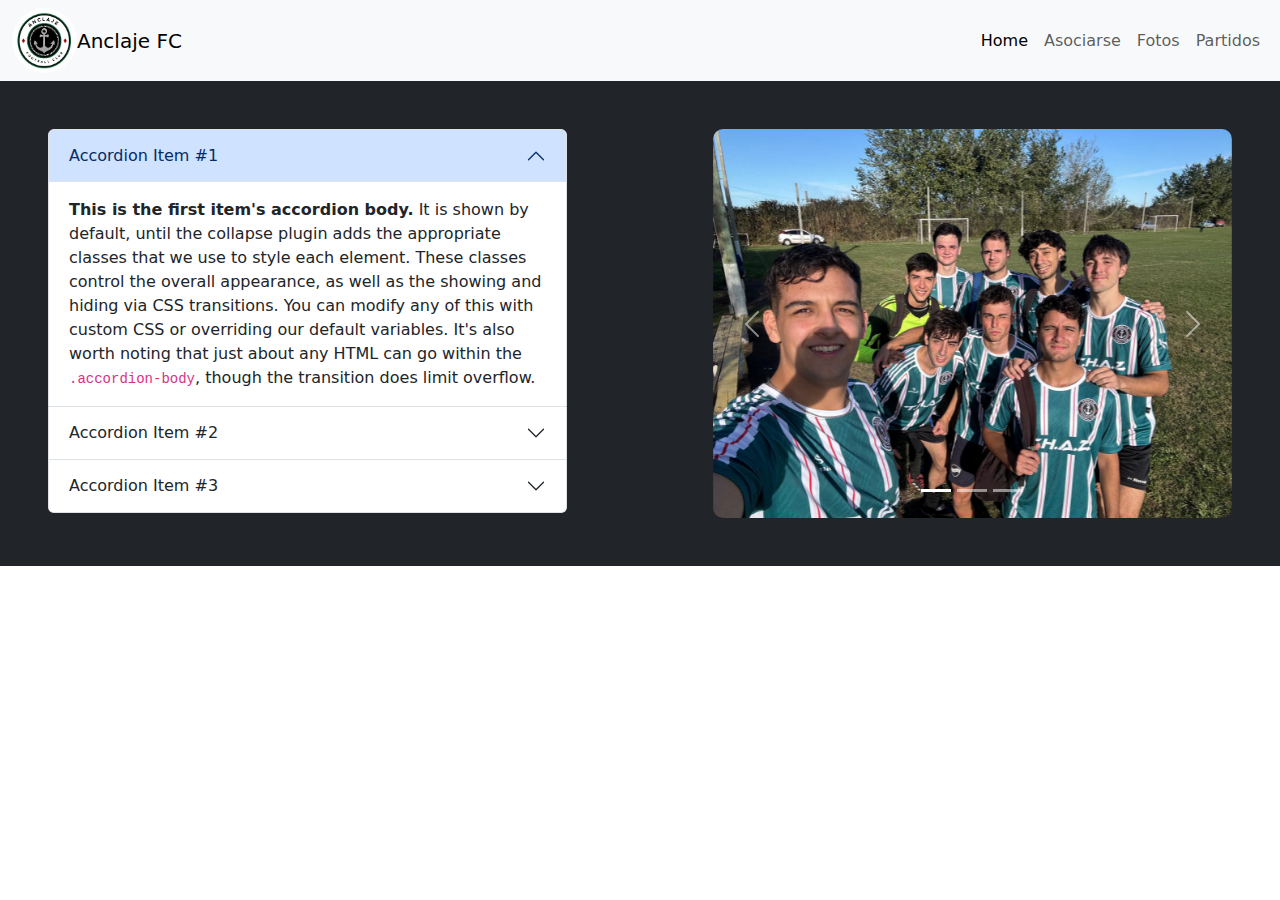
==== index.html @ b5b15638 "subiendo cambios de la pagina web" ====
<!DOCTYPE html>
<html lang="en">

<head>
    <meta charset="UTF-8">
    <meta name="viewport" content="width=device-width, initial-scale=1.0">
    <title>Anclaje FC</title>

    <link rel="stylesheet" href="Style.css">

    <!--Bootstrap-->
    <link href="https://cdn.jsdelivr.net/npm/bootstrap@5.3.3/dist/css/bootstrap.min.css" rel="stylesheet"
        integrity="sha384-QWTKZyjpPEjISv5WaRU9OFeRpok6YctnYmDr5pNlyT2bRjXh0JMhjY6hW+ALEwIH" crossorigin="anonymous">
    <script src="https://cdn.jsdelivr.net/npm/bootstrap@5.3.3/dist/js/bootstrap.bundle.min.js"
        integrity="sha384-YvpcrYf0tY3lHB60NNkmXc5s9fDVZLESaAA55NDzOxhy9GkcIdslK1eN7N6jIeHz"
        crossorigin="anonymous"></script>


</head>

<body class="body">

    <nav class="navbar navbar-expand-sm bg-body-tertiary">
        <div class="container-fluid">
            <img class="img-nav" src="LogoEquipo.png" alt="logo del equipo">
            <a class="navbar-brand" href="">Anclaje FC</a>
            <button class="navbar-toggler" type="button" data-bs-toggle="collapse" data-bs-target="#navbarNavAltMarkup"
                aria-controls="navbarNavAltMarkup" aria-expanded="false" aria-label="Toggle navigation">
                <span class="navbar-toggler-icon"></span>
            </button>
            <div class="collapse navbar-collapse justify-content-end" id="navbarNavAltMarkup">
                <div class="navbar-nav">
                    <a class="nav-link active" aria-current="page" href="index.html">Home</a>
                    <a class="nav-link" href="asociarse.html">Asociarse</a>
                    <a class="nav-link" href="fotos.html">Fotos</a>
                    <a class="nav-link" href="partidos.html">Partidos</a>

                </div>
            </div>
        </div>
    </nav>

    <!---->
    <div class="conteiner-fluid bg-dark">
        <div class="row">
            <div class="col-5 ms-5 my-5">
                <!--tarjeta-->
                <div class="accordion" id="accordionPanelsStayOpenExample">
                    <div class="accordion-item">
                        <h2 class="accordion-header">
                            <button class="accordion-button" type="button" data-bs-toggle="collapse"
                                data-bs-target="#panelsStayOpen-collapseOne" aria-expanded="true"
                                aria-controls="panelsStayOpen-collapseOne">
                                Accordion Item #1
                            </button>
                        </h2>
                        <div id="panelsStayOpen-collapseOne" class="accordion-collapse collapse show">
                            <div class="accordion-body">
                                <strong>This is the first item's accordion body.</strong> It is shown by default, until
                                the collapse plugin adds the appropriate classes that we use to style each element.
                                These classes control the overall appearance, as well as the showing and hiding via CSS
                                transitions. You can modify any of this with custom CSS or overriding our default
                                variables. It's also worth noting that just about any HTML can go within the
                                <code>.accordion-body</code>, though the transition does limit overflow.
                            </div>
                        </div>
                    </div>
                    <div class="accordion-item">
                        <h2 class="accordion-header">
                            <button class="accordion-button collapsed" type="button" data-bs-toggle="collapse"
                                data-bs-target="#panelsStayOpen-collapseTwo" aria-expanded="false"
                                aria-controls="panelsStayOpen-collapseTwo">
                                Accordion Item #2
                            </button>
                        </h2>
                        <div id="panelsStayOpen-collapseTwo" class="accordion-collapse collapse">
                            <div class="accordion-body">
                                <strong>This is the second item's accordion body.</strong> It is hidden by default,
                                until the collapse plugin adds the appropriate classes that we use to style each
                                element. These classes control the overall appearance, as well as the showing and hiding
                                via CSS transitions. You can modify any of this with custom CSS or overriding our
                                default variables. It's also worth noting that just about any HTML can go within the
                                <code>.accordion-body</code>, though the transition does limit overflow.
                            </div>
                        </div>
                    </div>
                    <div class="accordion-item">
                        <h2 class="accordion-header">
                            <button class="accordion-button collapsed" type="button" data-bs-toggle="collapse"
                                data-bs-target="#panelsStayOpen-collapseThree" aria-expanded="false"
                                aria-controls="panelsStayOpen-collapseThree">
                                Accordion Item #3
                            </button>
                        </h2>
                        <div id="panelsStayOpen-collapseThree" class="accordion-collapse collapse">
                            <div class="accordion-body">
                                <strong>This is the third item's accordion body.</strong> It is hidden by default, until
                                the collapse plugin adds the appropriate classes that we use to style each element.
                                These classes control the overall appearance, as well as the showing and hiding via CSS
                                transitions. You can modify any of this with custom CSS or overriding our default
                                variables. It's also worth noting that just about any HTML can go within the
                                <code>.accordion-body</code>, though the transition does limit overflow.
                            </div>
                        </div>
                    </div>
                </div>
            </div>

            <div class="col-5 me-5 my-5 ms-auto">
                <!--carrucel de fotos-->
                <div id="carouselExampleIndicators" class="carousel slide">
                    <div class="carousel-indicators">
                        <button type="button" data-bs-target="#carouselExampleIndicators" data-bs-slide-to="0"
                            class="active" aria-current="true" aria-label="Slide 1"></button>
                        <button type="button" data-bs-target="#carouselExampleIndicators" data-bs-slide-to="1"
                            aria-label="Slide 2"></button>
                        <button type="button" data-bs-target="#carouselExampleIndicators" data-bs-slide-to="2"
                            aria-label="Slide 3"></button>
                    </div>
                    <div class="carousel-inner">
                        <div class="carousel-item active">
                            <img src="imagen1.jpeg" class="d-block w-100 img-carrucel" alt="...">
                        </div>
                        <div class="carousel-item">
                            <img src="Imagen2.jpeg" class="d-block w-100" alt="...">
                        </div>
                        <div class="carousel-item">
                            <img src="imagen1.jpeg" class="d-block w-100" alt="...">
                        </div>
                    </div>
                    <button class="carousel-control-prev" type="button" data-bs-target="#carouselExampleIndicators"
                        data-bs-slide="prev">
                        <span class="carousel-control-prev-icon" aria-hidden="true"></span>
                        <span class="visually-hidden">Previous</span>
                    </button>
                    <button class="carousel-control-next" type="button" data-bs-target="#carouselExampleIndicators"
                        data-bs-slide="next">
                        <span class="carousel-control-next-icon" aria-hidden="true"></span>
                        <span class="visually-hidden">Next</span>
                    </button>
                </div>
            </div>
        </div>
    </div>


    <!--Tarjetas-->
    <div class="container">
        <div class="row">
            <div class="col-3">

            </div>

            <div class="col-3">

            </div>

            <div class="col-3">

            </div>
        </div>
    </div>
</body>

</html>
---- Style.css ----
html {
    font-family: serif;
}

/* estilo de index.html */


.img-nav {
    height: 65px;
    width: 65px;
    position: relative;
    border-radius: 50%;
}

.nav-link {
    text-align: center;
}


.carousel-item {
    max-height: 650px;

}

.carousel-inner {
    border-radius: 10px;
}

#carouselExample {
    float: right;
    margin: auto;

}
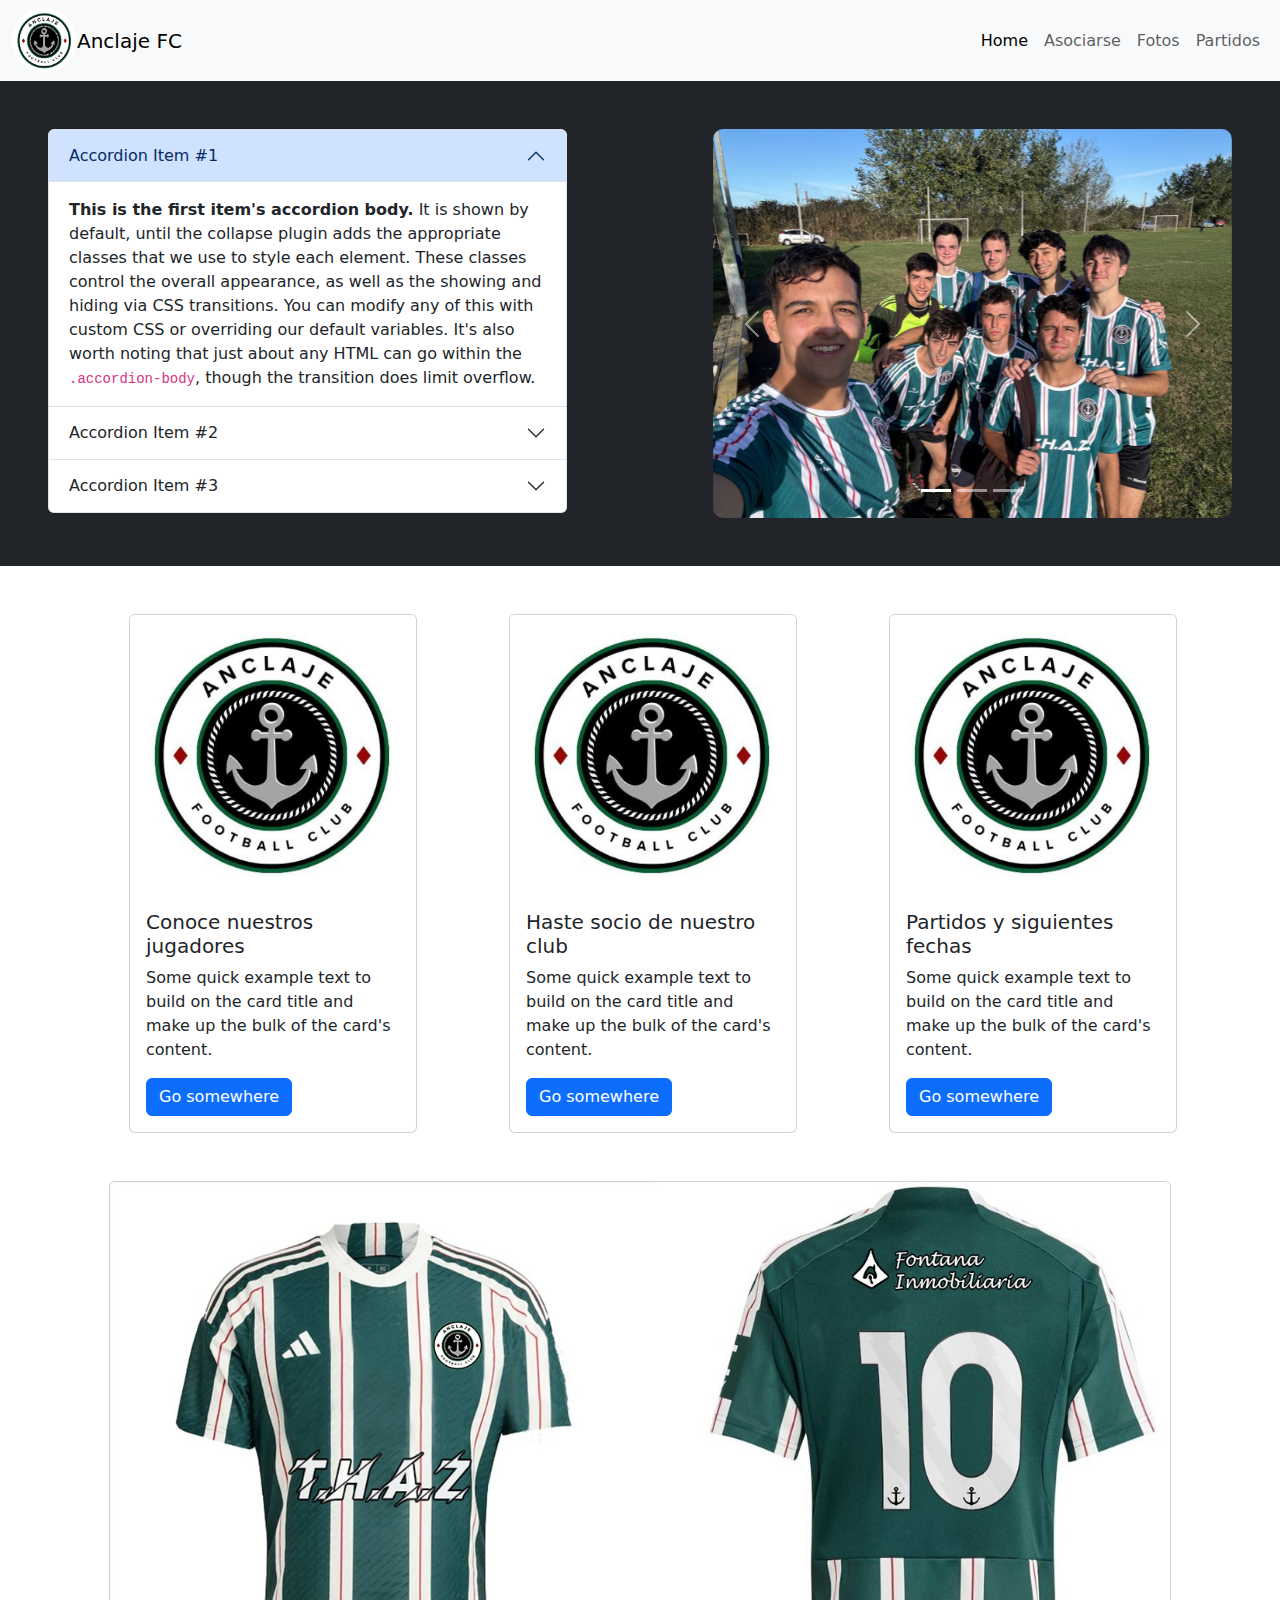
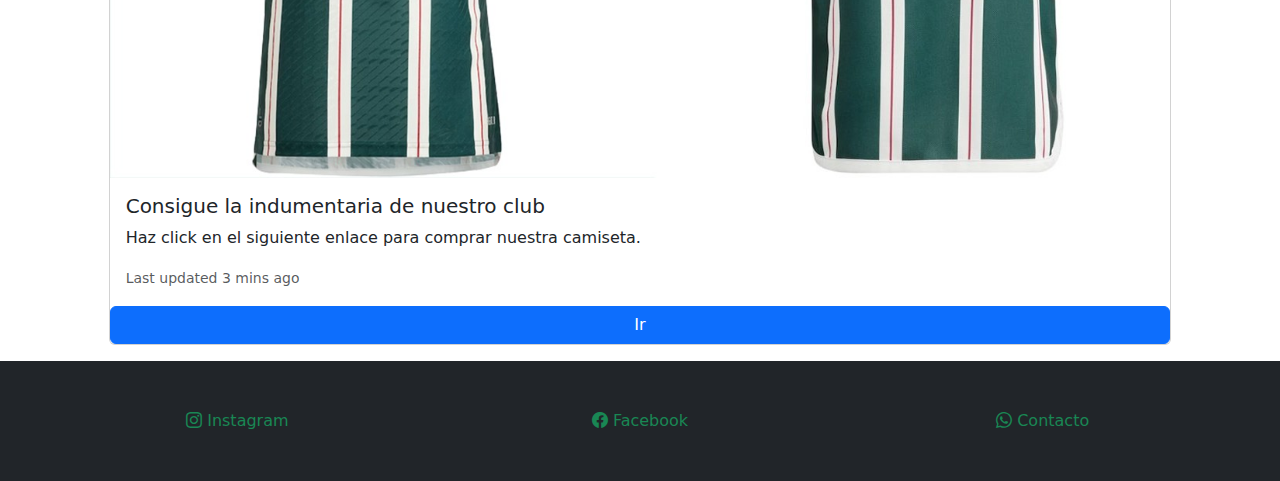
==== commit ee7da468: "actualizando cambios de la pagina web" ====
--- a/index.html
+++ b/index.html
@@ -15,10 +15,13 @@
         integrity="sha384-YvpcrYf0tY3lHB60NNkmXc5s9fDVZLESaAA55NDzOxhy9GkcIdslK1eN7N6jIeHz"
         crossorigin="anonymous"></script>
 
+    <!--Iconos-->
+    <link rel="stylesheet" href="https://cdn.jsdelivr.net/npm/bootstrap-icons@1.11.3/font/bootstrap-icons.min.css">
+
 
 </head>
 
-<body class="body">
+<body class="body bg-ligth">
 
     <nav class="navbar navbar-expand-sm bg-body-tertiary">
         <div class="container-fluid">
@@ -147,16 +150,69 @@
     <!--Tarjetas-->
     <div class="container">
         <div class="row">
-            <div class="col-3">
-
-            </div>
-
-            <div class="col-3">
-
-            </div>
-
-            <div class="col-3">
-
+            <div class="col-3 me-5 my-5 ms-auto">
+                <div class="card" style="width: 18rem;">
+                    <img src="LogoEquipo.png" class="card-img-top " alt="...">
+                    <div class="card-body">
+                      <h5 class="card-title">Conoce nuestros jugadores</h5>
+                      <p class="card-text">Some quick example text to build on the card title and make up the bulk of the card's content.</p>
+                      <a href="#" class="btn btn-primary">Go somewhere</a>
+                    </div>
+                  </div>
+            </div>
+
+            <div class="col-3 me-5 my-5 ms-auto">
+                <div class="card" style="width: 18rem;">
+                    <img src="LogoEquipo.png" class="card-img-top" alt="...">
+                    <div class="card-body">
+                      <h5 class="card-title">Haste socio de nuestro club</h5>
+                      <p class="card-text">Some quick example text to build on the card title and make up the bulk of the card's content.</p>
+                      <a href="#" class="btn btn-primary">Go somewhere</a>
+                    </div>
+                  </div>
+            </div>
+
+            <div class="col-3 me-5 my-5 ms-auto">
+                <div class="card" style="width: 18rem;">
+                    <img src="LogoEquipo.png" class="card-img-top" alt="...">
+                    <div class="card-body">
+                      <h5 class="card-title">Partidos y siguientes fechas</h5>
+                      <p class="card-text">Some quick example text to build on the card title and make up the bulk of the card's content.</p>
+                      <a href="#" class="btn btn-primary">Go somewhere</a>
+                    </div>
+                  </div>
+            </div>
+        </div>
+    </div>
+
+    <!--Tarjeta para comprar la camiseta-->
+    <div class="conteiner">
+        <div class="row">
+            <div class="col-10 ms-auto me-auto">
+                <div class="card mb-3">
+                    <img src="fotoCamiseta.jpeg" class="card-img-top" alt="...">
+                    <div class="card-body">
+                      <h5 class="card-title">Consigue la indumentaria de nuestro club</h5>
+                      <p class="card-text">Haz click en el siguiente enlace para comprar nuestra camiseta.</p>
+                      <p class="card-text"><small class="text-body-secondary">Last updated 3 mins ago</small></p>
+                    </div>
+                    <a href="#" class="btn btn-primary">Ir</a>
+                  </div>
+            </div>
+        </div>
+    </div>
+
+    <!--footer-->
+    <div class="container-fluid bg-dark p-5 text-center">
+        <div class="row">
+            <div class="col-4 ms-auto me-auto">
+                <a href="https://www.instagram.com/leomessi/" target="_blank" class ="text-decoration-none text-success"><i class="bi bi-instagram"></i> Instagram</a>
+            </div>
+            <div class="col-4 ms-auto me-auto">
+                <a href="https://www.facebook.com/leomessi" target="_blank" class ="text-decoration-none text-success"><i class="bi bi-facebook"></i> Facebook</a>
+            </div>
+            <div class="col-4 ms-auto me-auto">
+                <a href="https://web.whatsapp.com/" target="_blank" class ="text-decoration-none text-success"><i class="bi bi-whatsapp"></i> Contacto</a>
             </div>
         </div>
     </div>
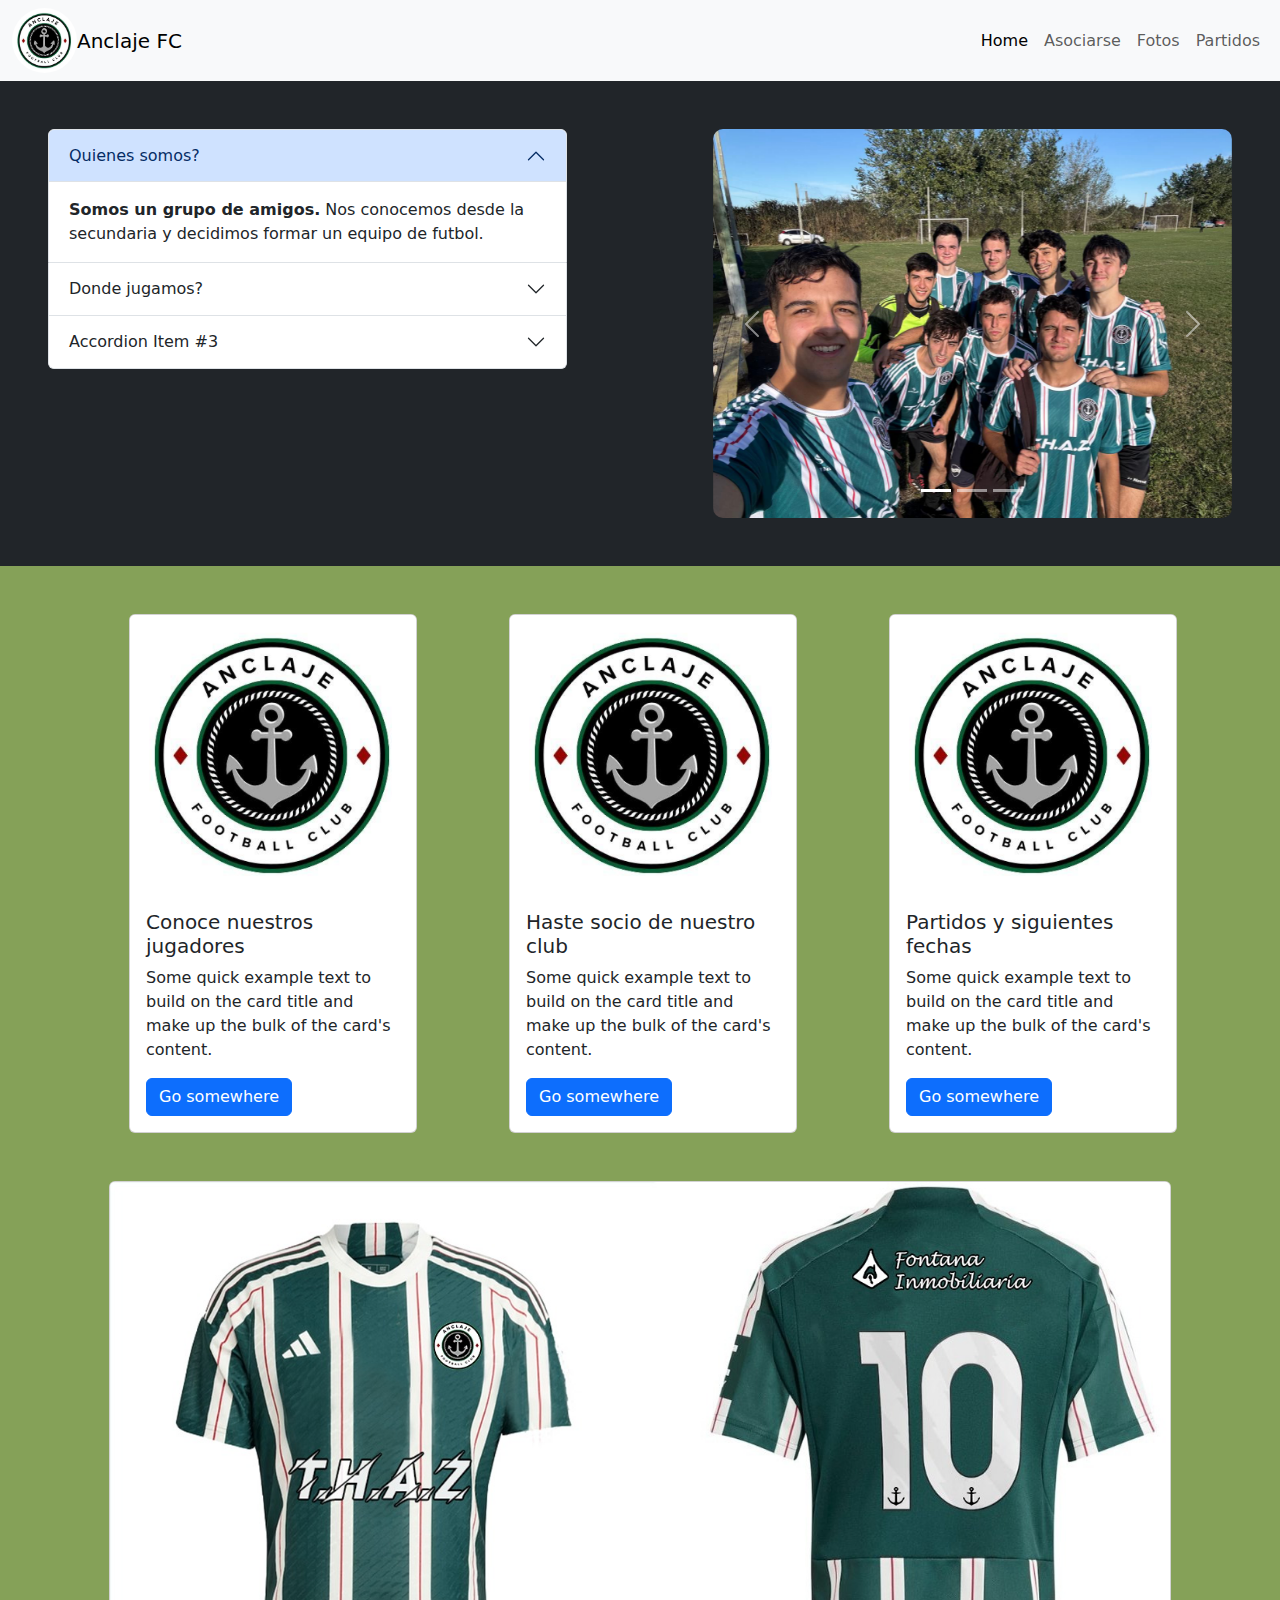
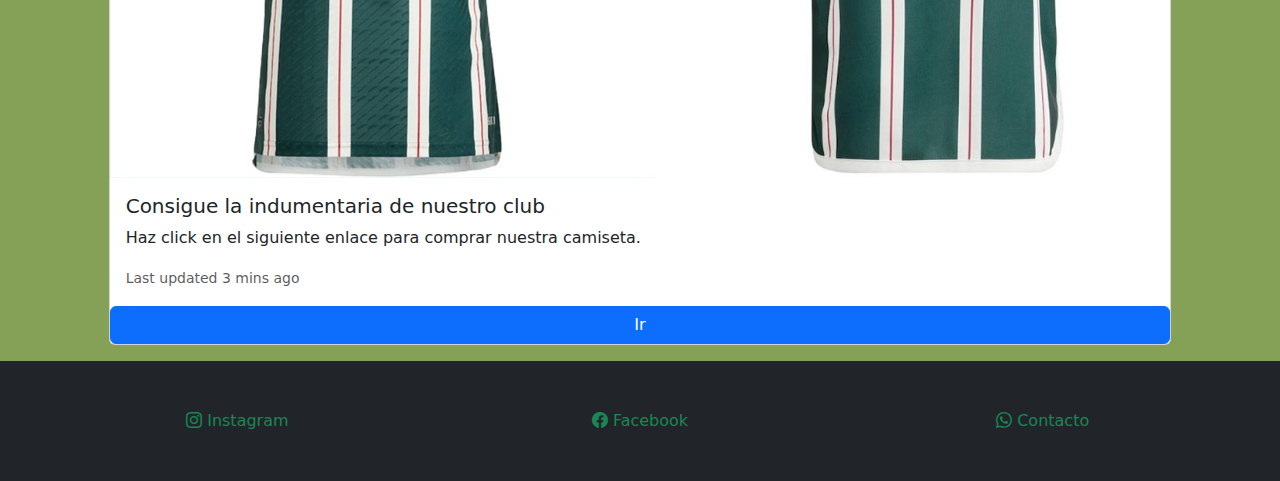
==== commit 0d372917: "sigo agregando cambios a la pagina wb del anclajeFC" ====
--- a/index.html
+++ b/index.html
@@ -21,7 +21,7 @@
 
 </head>
 
-<body class="body bg-ligth">
+<body class="body">
 
     <nav class="navbar navbar-expand-sm bg-body-tertiary">
         <div class="container-fluid">
@@ -43,7 +43,7 @@
         </div>
     </nav>
 
-    <!---->
+    <!--Acordeon-->
     <div class="conteiner-fluid bg-dark">
         <div class="row">
             <div class="col-5 ms-5 my-5">
@@ -54,17 +54,13 @@
                             <button class="accordion-button" type="button" data-bs-toggle="collapse"
                                 data-bs-target="#panelsStayOpen-collapseOne" aria-expanded="true"
                                 aria-controls="panelsStayOpen-collapseOne">
-                                Accordion Item #1
+                                Quienes somos?
                             </button>
                         </h2>
                         <div id="panelsStayOpen-collapseOne" class="accordion-collapse collapse show">
                             <div class="accordion-body">
-                                <strong>This is the first item's accordion body.</strong> It is shown by default, until
-                                the collapse plugin adds the appropriate classes that we use to style each element.
-                                These classes control the overall appearance, as well as the showing and hiding via CSS
-                                transitions. You can modify any of this with custom CSS or overriding our default
-                                variables. It's also worth noting that just about any HTML can go within the
-                                <code>.accordion-body</code>, though the transition does limit overflow.
+                                <strong>Somos un grupo de amigos.</strong> Nos conocemos desde la secundaria
+                                y decidimos formar un equipo de futbol.
                             </div>
                         </div>
                     </div>
@@ -73,12 +69,12 @@
                             <button class="accordion-button collapsed" type="button" data-bs-toggle="collapse"
                                 data-bs-target="#panelsStayOpen-collapseTwo" aria-expanded="false"
                                 aria-controls="panelsStayOpen-collapseTwo">
-                                Accordion Item #2
+                                Donde jugamos?
                             </button>
                         </h2>
                         <div id="panelsStayOpen-collapseTwo" class="accordion-collapse collapse">
                             <div class="accordion-body">
-                                <strong>This is the second item's accordion body.</strong> It is hidden by default,
+                                <strong></strong> It is hidden by default,
                                 until the collapse plugin adds the appropriate classes that we use to style each
                                 element. These classes control the overall appearance, as well as the showing and hiding
                                 via CSS transitions. You can modify any of this with custom CSS or overriding our
@@ -154,33 +150,36 @@
                 <div class="card" style="width: 18rem;">
                     <img src="LogoEquipo.png" class="card-img-top " alt="...">
                     <div class="card-body">
-                      <h5 class="card-title">Conoce nuestros jugadores</h5>
-                      <p class="card-text">Some quick example text to build on the card title and make up the bulk of the card's content.</p>
-                      <a href="#" class="btn btn-primary">Go somewhere</a>
-                    </div>
-                  </div>
+                        <h5 class="card-title">Conoce nuestros jugadores</h5>
+                        <p class="card-text">Some quick example text to build on the card title and make up the bulk of
+                            the card's content.</p>
+                        <a href="#" class="btn btn-primary">Go somewhere</a>
+                    </div>
+                </div>
             </div>
 
             <div class="col-3 me-5 my-5 ms-auto">
                 <div class="card" style="width: 18rem;">
                     <img src="LogoEquipo.png" class="card-img-top" alt="...">
                     <div class="card-body">
-                      <h5 class="card-title">Haste socio de nuestro club</h5>
-                      <p class="card-text">Some quick example text to build on the card title and make up the bulk of the card's content.</p>
-                      <a href="#" class="btn btn-primary">Go somewhere</a>
-                    </div>
-                  </div>
-            </div>
-
-            <div class="col-3 me-5 my-5 ms-auto">
+                        <h5 class="card-title">Haste socio de nuestro club</h5>
+                        <p class="card-text">Some quick example text to build on the card title and make up the bulk of
+                            the card's content.</p>
+                        <a href="#" class="btn btn-primary">Go somewhere</a>
+                    </div>
+                </div>
+            </div>
+
+            <div class="col-3 me-5 my-5 ms-auto ">
                 <div class="card" style="width: 18rem;">
                     <img src="LogoEquipo.png" class="card-img-top" alt="...">
                     <div class="card-body">
-                      <h5 class="card-title">Partidos y siguientes fechas</h5>
-                      <p class="card-text">Some quick example text to build on the card title and make up the bulk of the card's content.</p>
-                      <a href="#" class="btn btn-primary">Go somewhere</a>
-                    </div>
-                  </div>
+                        <h5 class="card-title">Partidos y siguientes fechas</h5>
+                        <p class="card-text">Some quick example text to build on the card title and make up the bulk of
+                            the card's content.</p>
+                        <a href="#" class="btn btn-primary">Go somewhere</a>
+                    </div>
+                </div>
             </div>
         </div>
     </div>
@@ -192,12 +191,12 @@
                 <div class="card mb-3">
                     <img src="fotoCamiseta.jpeg" class="card-img-top" alt="...">
                     <div class="card-body">
-                      <h5 class="card-title">Consigue la indumentaria de nuestro club</h5>
-                      <p class="card-text">Haz click en el siguiente enlace para comprar nuestra camiseta.</p>
-                      <p class="card-text"><small class="text-body-secondary">Last updated 3 mins ago</small></p>
+                        <h5 class="card-title">Consigue la indumentaria de nuestro club</h5>
+                        <p class="card-text">Haz click en el siguiente enlace para comprar nuestra camiseta.</p>
+                        <p class="card-text"><small class="text-body-secondary">Last updated 3 mins ago</small></p>
                     </div>
                     <a href="#" class="btn btn-primary">Ir</a>
-                  </div>
+                </div>
             </div>
         </div>
     </div>
@@ -206,13 +205,16 @@
     <div class="container-fluid bg-dark p-5 text-center">
         <div class="row">
             <div class="col-4 ms-auto me-auto">
-                <a href="https://www.instagram.com/leomessi/" target="_blank" class ="text-decoration-none text-success"><i class="bi bi-instagram"></i> Instagram</a>
+                <a href="https://www.instagram.com/leomessi/" target="_blank"
+                    class="text-decoration-none text-success"><i class="bi bi-instagram"></i> Instagram</a>
             </div>
             <div class="col-4 ms-auto me-auto">
-                <a href="https://www.facebook.com/leomessi" target="_blank" class ="text-decoration-none text-success"><i class="bi bi-facebook"></i> Facebook</a>
+                <a href="https://www.facebook.com/leomessi" target="_blank" class="text-decoration-none text-success"><i
+                        class="bi bi-facebook"></i> Facebook</a>
             </div>
             <div class="col-4 ms-auto me-auto">
-                <a href="https://web.whatsapp.com/" target="_blank" class ="text-decoration-none text-success"><i class="bi bi-whatsapp"></i> Contacto</a>
+                <a href="https://web.whatsapp.com/" target="_blank" class="text-decoration-none text-success"><i
+                        class="bi bi-whatsapp"></i> Contacto</a>
             </div>
         </div>
     </div>
--- a/Style.css
+++ b/Style.css
@@ -3,12 +3,9 @@
 }
 
 /* estilo de index.html */
-
-
 .img-nav {
     height: 65px;
     width: 65px;
-    position: relative;
     border-radius: 50%;
 }
 
@@ -30,4 +27,25 @@
     float: right;
     margin: auto;
 
+}
+
+/* estilo de asociarse */
+.h1Asociarse {
+    background-color: black;
+    color: aliceblue;
+    border-radius: 10px;
+}
+
+
+.contFormulario {
+    background-color: #CFCFCF;
+    border-radius: 5px;
+}
+
+.body {
+    background-color: #85a158;
+}
+
+.imgAsociarse {
+    border-radius: 50%;
 }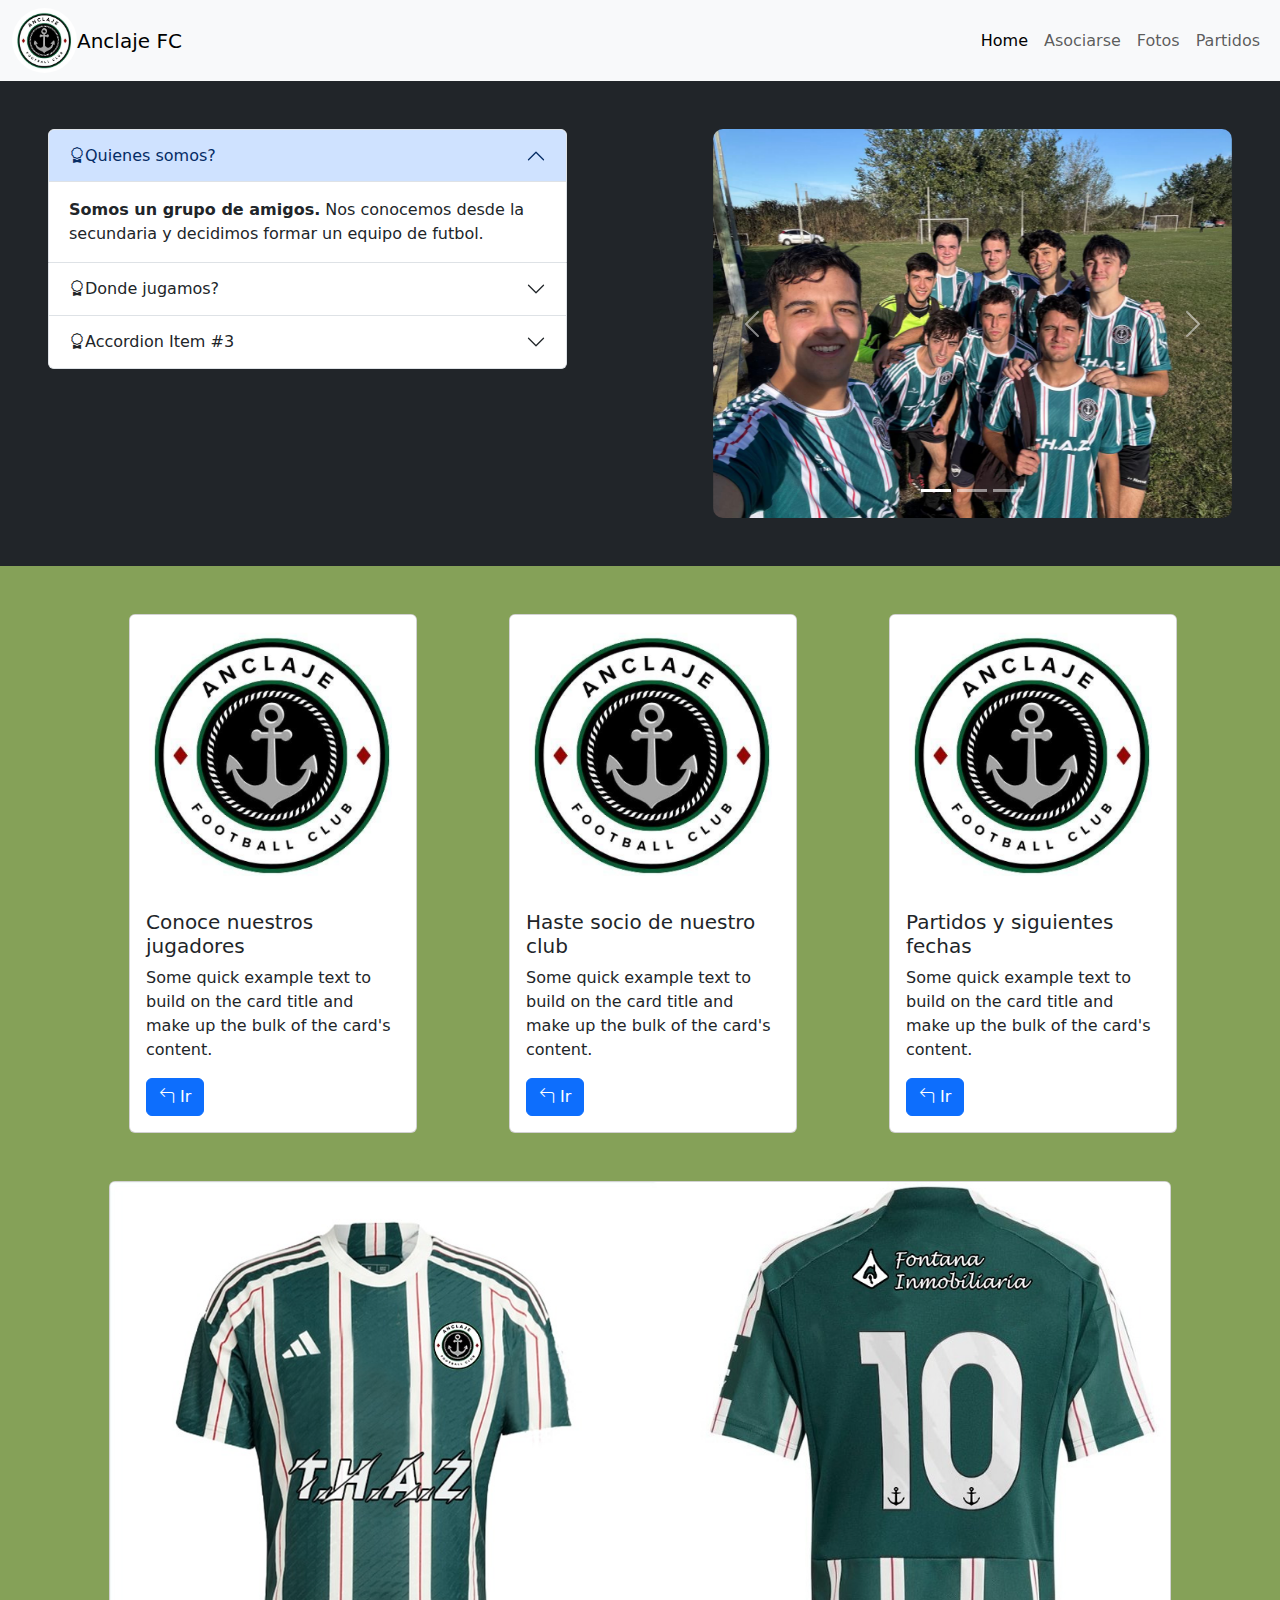
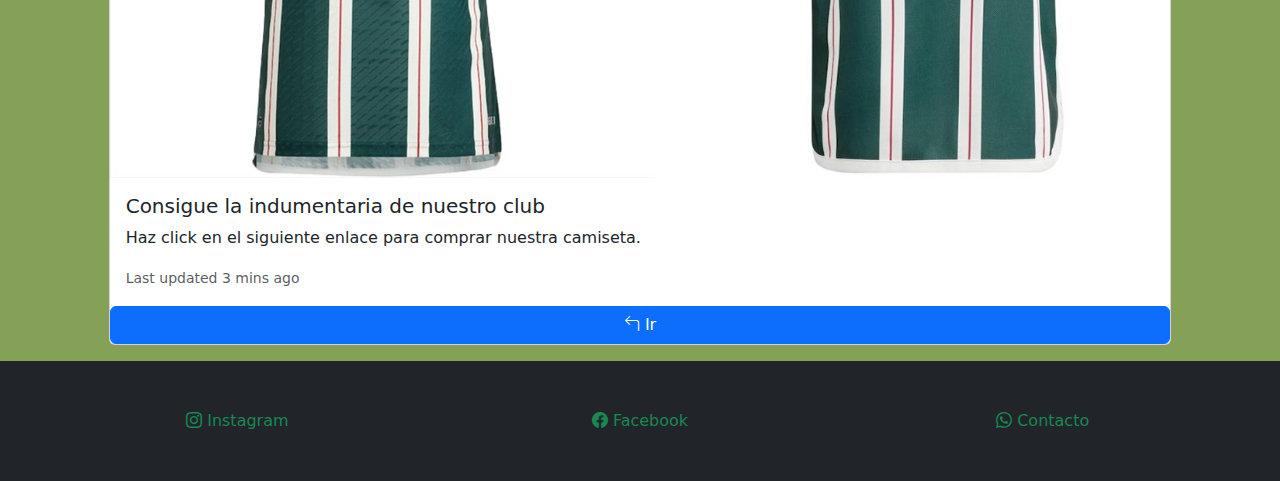
==== commit 1e47cb68: "sigo actualizando la pagina web de anclajeFC" ====
--- a/index.html
+++ b/index.html
@@ -54,7 +54,7 @@
                             <button class="accordion-button" type="button" data-bs-toggle="collapse"
                                 data-bs-target="#panelsStayOpen-collapseOne" aria-expanded="true"
                                 aria-controls="panelsStayOpen-collapseOne">
-                                Quienes somos?
+                                <i class="bi bi-award"></i> Quienes somos?
                             </button>
                         </h2>
                         <div id="panelsStayOpen-collapseOne" class="accordion-collapse collapse show">
@@ -69,7 +69,7 @@
                             <button class="accordion-button collapsed" type="button" data-bs-toggle="collapse"
                                 data-bs-target="#panelsStayOpen-collapseTwo" aria-expanded="false"
                                 aria-controls="panelsStayOpen-collapseTwo">
-                                Donde jugamos?
+                                <i class="bi bi-award"></i> Donde jugamos?
                             </button>
                         </h2>
                         <div id="panelsStayOpen-collapseTwo" class="accordion-collapse collapse">
@@ -88,7 +88,7 @@
                             <button class="accordion-button collapsed" type="button" data-bs-toggle="collapse"
                                 data-bs-target="#panelsStayOpen-collapseThree" aria-expanded="false"
                                 aria-controls="panelsStayOpen-collapseThree">
-                                Accordion Item #3
+                                <i class="bi bi-award"></i> Accordion Item #3
                             </button>
                         </h2>
                         <div id="panelsStayOpen-collapseThree" class="accordion-collapse collapse">
@@ -153,7 +153,7 @@
                         <h5 class="card-title">Conoce nuestros jugadores</h5>
                         <p class="card-text">Some quick example text to build on the card title and make up the bulk of
                             the card's content.</p>
-                        <a href="#" class="btn btn-primary">Go somewhere</a>
+                        <a href="#" class="btn btn-primary "><i class="bi bi-arrow-90deg-left"></i> Ir</a>
                     </div>
                 </div>
             </div>
@@ -165,7 +165,7 @@
                         <h5 class="card-title">Haste socio de nuestro club</h5>
                         <p class="card-text">Some quick example text to build on the card title and make up the bulk of
                             the card's content.</p>
-                        <a href="#" class="btn btn-primary">Go somewhere</a>
+                        <a href="#" class="btn btn-primary"><i class="bi bi-arrow-90deg-left"></i> Ir</a>
                     </div>
                 </div>
             </div>
@@ -177,7 +177,7 @@
                         <h5 class="card-title">Partidos y siguientes fechas</h5>
                         <p class="card-text">Some quick example text to build on the card title and make up the bulk of
                             the card's content.</p>
-                        <a href="#" class="btn btn-primary">Go somewhere</a>
+                        <a href="#" class="btn btn-primary"><i class="bi bi-arrow-90deg-left"></i> Ir</a>
                     </div>
                 </div>
             </div>
@@ -195,7 +195,7 @@
                         <p class="card-text">Haz click en el siguiente enlace para comprar nuestra camiseta.</p>
                         <p class="card-text"><small class="text-body-secondary">Last updated 3 mins ago</small></p>
                     </div>
-                    <a href="#" class="btn btn-primary">Ir</a>
+                    <a href="#" class="btn btn-primary"><i class="bi bi-arrow-90deg-left"></i> Ir</a>
                 </div>
             </div>
         </div>
--- a/Style.css
+++ b/Style.css
@@ -32,7 +32,7 @@
 /* estilo de asociarse */
 .h1Asociarse {
     background-color: black;
-    color: aliceblue;
+    color: #85a158;
     border-radius: 10px;
 }
 
@@ -48,4 +48,35 @@
 
 .imgAsociarse {
     border-radius: 50%;
+}
+
+/* estilos fotos.html */
+.h1Fotos {
+    border: 10px;
+    border-color: black;
+    border-radius: 50%;
+}
+
+/* icono camara de foto */
+.camara {
+    background-color: #CFCFCF;
+    border-radius: 44%;
+}
+
+/* estilos de la pagina fotos.html*/
+.h2Fotos {
+    font-family: "Courier New", monospace;
+    color: aliceblue;
+    border: 1px;
+    border-color: black;
+    background-color: black;
+    border-radius: 7PX;
+}
+
+.containerFotos {
+    background-image: url('juntosGrande.jpeg');
+    background-size: cover;
+    background-position: center;
+    background-repeat: no-repeat;
+    border-radius: 7px;
 }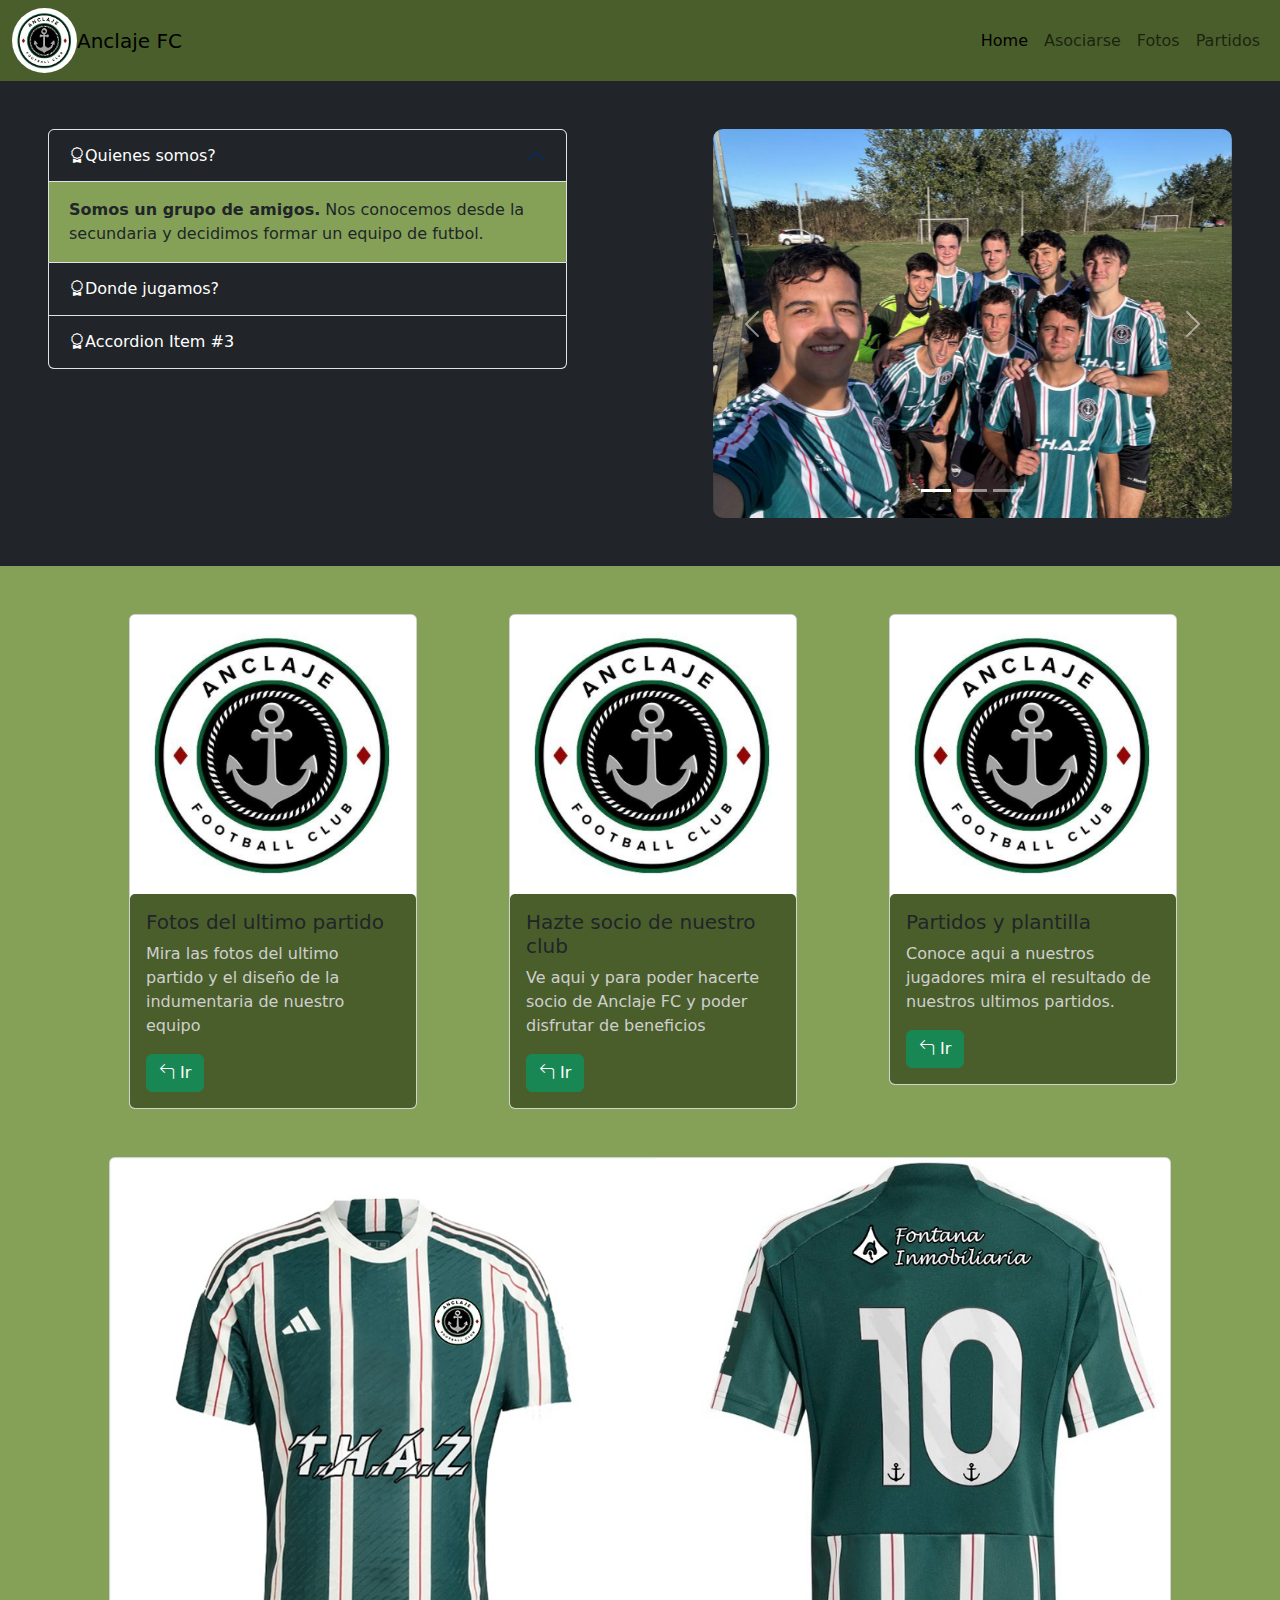
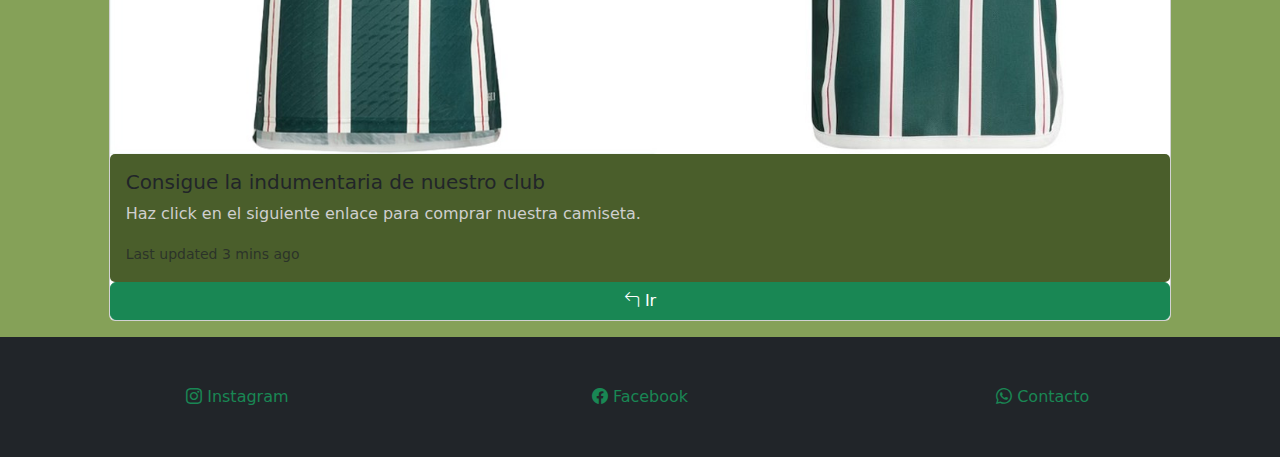
==== commit e460c256: "proyecto casi terminado" ====
--- a/index.html
+++ b/index.html
@@ -23,7 +23,7 @@
 
 <body class="body">
 
-    <nav class="navbar navbar-expand-sm bg-body-tertiary">
+    <nav class="navbar navbar-expand-sm">
         <div class="container-fluid">
             <img class="img-nav" src="LogoEquipo.png" alt="logo del equipo">
             <a class="navbar-brand" href="">Anclaje FC</a>
@@ -51,13 +51,13 @@
                 <div class="accordion" id="accordionPanelsStayOpenExample">
                     <div class="accordion-item">
                         <h2 class="accordion-header">
-                            <button class="accordion-button" type="button" data-bs-toggle="collapse"
-                                data-bs-target="#panelsStayOpen-collapseOne" aria-expanded="true"
-                                aria-controls="panelsStayOpen-collapseOne">
+                            <button class="accordion-button bg-dark text-bg-primary" type="button"
+                                data-bs-toggle="collapse" data-bs-target="#panelsStayOpen-collapseOne"
+                                aria-expanded="true" aria-controls="panelsStayOpen-collapseOne">
                                 <i class="bi bi-award"></i> Quienes somos?
                             </button>
                         </h2>
-                        <div id="panelsStayOpen-collapseOne" class="accordion-collapse collapse show">
+                        <div id="panelsStayOpen-collapseOne" class="accordion-collapse collapse show carrucel">
                             <div class="accordion-body">
                                 <strong>Somos un grupo de amigos.</strong> Nos conocemos desde la secundaria
                                 y decidimos formar un equipo de futbol.
@@ -66,9 +66,9 @@
                     </div>
                     <div class="accordion-item">
                         <h2 class="accordion-header">
-                            <button class="accordion-button collapsed" type="button" data-bs-toggle="collapse"
-                                data-bs-target="#panelsStayOpen-collapseTwo" aria-expanded="false"
-                                aria-controls="panelsStayOpen-collapseTwo">
+                            <button class="accordion-button collapsed bg-dark text-bg-primary" type="button"
+                                data-bs-toggle="collapse" data-bs-target="#panelsStayOpen-collapseTwo"
+                                aria-expanded="false" aria-controls="panelsStayOpen-collapseTwo">
                                 <i class="bi bi-award"></i> Donde jugamos?
                             </button>
                         </h2>
@@ -85,9 +85,9 @@
                     </div>
                     <div class="accordion-item">
                         <h2 class="accordion-header">
-                            <button class="accordion-button collapsed" type="button" data-bs-toggle="collapse"
-                                data-bs-target="#panelsStayOpen-collapseThree" aria-expanded="false"
-                                aria-controls="panelsStayOpen-collapseThree">
+                            <button class="accordion-button collapsed bg-dark text-bg-primary" type="button"
+                                data-bs-toggle="collapse" data-bs-target="#panelsStayOpen-collapseThree"
+                                aria-expanded="false" aria-controls="panelsStayOpen-collapseThree">
                                 <i class="bi bi-award"></i> Accordion Item #3
                             </button>
                         </h2>
@@ -150,10 +150,10 @@
                 <div class="card" style="width: 18rem;">
                     <img src="LogoEquipo.png" class="card-img-top " alt="...">
                     <div class="card-body">
-                        <h5 class="card-title">Conoce nuestros jugadores</h5>
-                        <p class="card-text">Some quick example text to build on the card title and make up the bulk of
-                            the card's content.</p>
-                        <a href="#" class="btn btn-primary "><i class="bi bi-arrow-90deg-left"></i> Ir</a>
+                        <h5 class="card-title">Fotos del ultimo partido</h5>
+                        <p class="card-text">Mira las fotos del ultimo partido y el diseño de la indumentaria de nuestro
+                            equipo </p>
+                        <a href="fotos.html" class="btn btn-success "><i class="bi bi-arrow-90deg-left"></i> Ir</a>
                     </div>
                 </div>
             </div>
@@ -162,22 +162,22 @@
                 <div class="card" style="width: 18rem;">
                     <img src="LogoEquipo.png" class="card-img-top" alt="...">
                     <div class="card-body">
-                        <h5 class="card-title">Haste socio de nuestro club</h5>
-                        <p class="card-text">Some quick example text to build on the card title and make up the bulk of
-                            the card's content.</p>
-                        <a href="#" class="btn btn-primary"><i class="bi bi-arrow-90deg-left"></i> Ir</a>
-                    </div>
-                </div>
-            </div>
-
-            <div class="col-3 me-5 my-5 ms-auto ">
+                        <h5 class="card-title">Hazte socio de nuestro club</h5>
+                        <p class="card-text">Ve aqui y para poder hacerte socio de Anclaje FC y poder disfrutar de
+                            beneficios</p>
+                        <a href="asociarse.html" class="btn btn-success"><i class="bi bi-arrow-90deg-left"></i> Ir</a>
+                    </div>
+                </div>
+            </div>
+
+            <div class="col-3 me-5 my-5 ms-auto">
                 <div class="card" style="width: 18rem;">
                     <img src="LogoEquipo.png" class="card-img-top" alt="...">
                     <div class="card-body">
-                        <h5 class="card-title">Partidos y siguientes fechas</h5>
-                        <p class="card-text">Some quick example text to build on the card title and make up the bulk of
-                            the card's content.</p>
-                        <a href="#" class="btn btn-primary"><i class="bi bi-arrow-90deg-left"></i> Ir</a>
+                        <h5 class="card-title">Partidos y plantilla</h5>
+                        <p class="card-text">Conoce aqui a nuestros jugadores mira el
+                            resultado de nuestros ultimos partidos.</p>
+                        <a href="partidos.html" class="btn btn-success"><i class="bi bi-arrow-90deg-left"></i> Ir</a>
                     </div>
                 </div>
             </div>
@@ -189,13 +189,13 @@
         <div class="row">
             <div class="col-10 ms-auto me-auto">
                 <div class="card mb-3">
-                    <img src="fotoCamiseta.jpeg" class="card-img-top" alt="...">
+                    <img src="fotoCamiseta.jpeg" class="card-img-top fotoCamiseta" alt="...">
                     <div class="card-body">
                         <h5 class="card-title">Consigue la indumentaria de nuestro club</h5>
                         <p class="card-text">Haz click en el siguiente enlace para comprar nuestra camiseta.</p>
                         <p class="card-text"><small class="text-body-secondary">Last updated 3 mins ago</small></p>
                     </div>
-                    <a href="#" class="btn btn-primary"><i class="bi bi-arrow-90deg-left"></i> Ir</a>
+                    <a href="#" class="btn btn-success"><i class="bi bi-arrow-90deg-left"></i> Ir</a>
                 </div>
             </div>
         </div>
--- a/Style.css
+++ b/Style.css
@@ -3,10 +3,24 @@
 }
 
 /* estilo de index.html */
+.navbar {
+    background-color: #4a5e2b;
+    text-decoration: dotted;
+}
+
 .img-nav {
     height: 65px;
     width: 65px;
     border-radius: 50%;
+}
+
+.accordion-body {
+    background-color: #85a158;
+
+}
+
+.accordion-item {
+    background-color: #709b2a;
 }
 
 .nav-link {
@@ -29,11 +43,23 @@
 
 }
 
+.card-body {
+    background-color: #4a5e2b;
+    border-radius: 5px;
+}
+
+.card-text {
+    color: #CFCFCF;
+}
+
+
+
 /* estilo de asociarse */
 .h1Asociarse {
     background-color: black;
     color: #85a158;
     border-radius: 10px;
+    font-family: Vegur, 'PT Sans', Verdana, sans-serif;
 }
 
 
@@ -79,4 +105,15 @@
     background-position: center;
     background-repeat: no-repeat;
     border-radius: 7px;
+}
+
+/* estilos de la pagina partidos.html*/
+.tabla {
+    background-color: #709b2a;
+    border-radius: 10px;
+}
+
+.imgResultados {
+    height: 30px;
+    width: 30px;
 }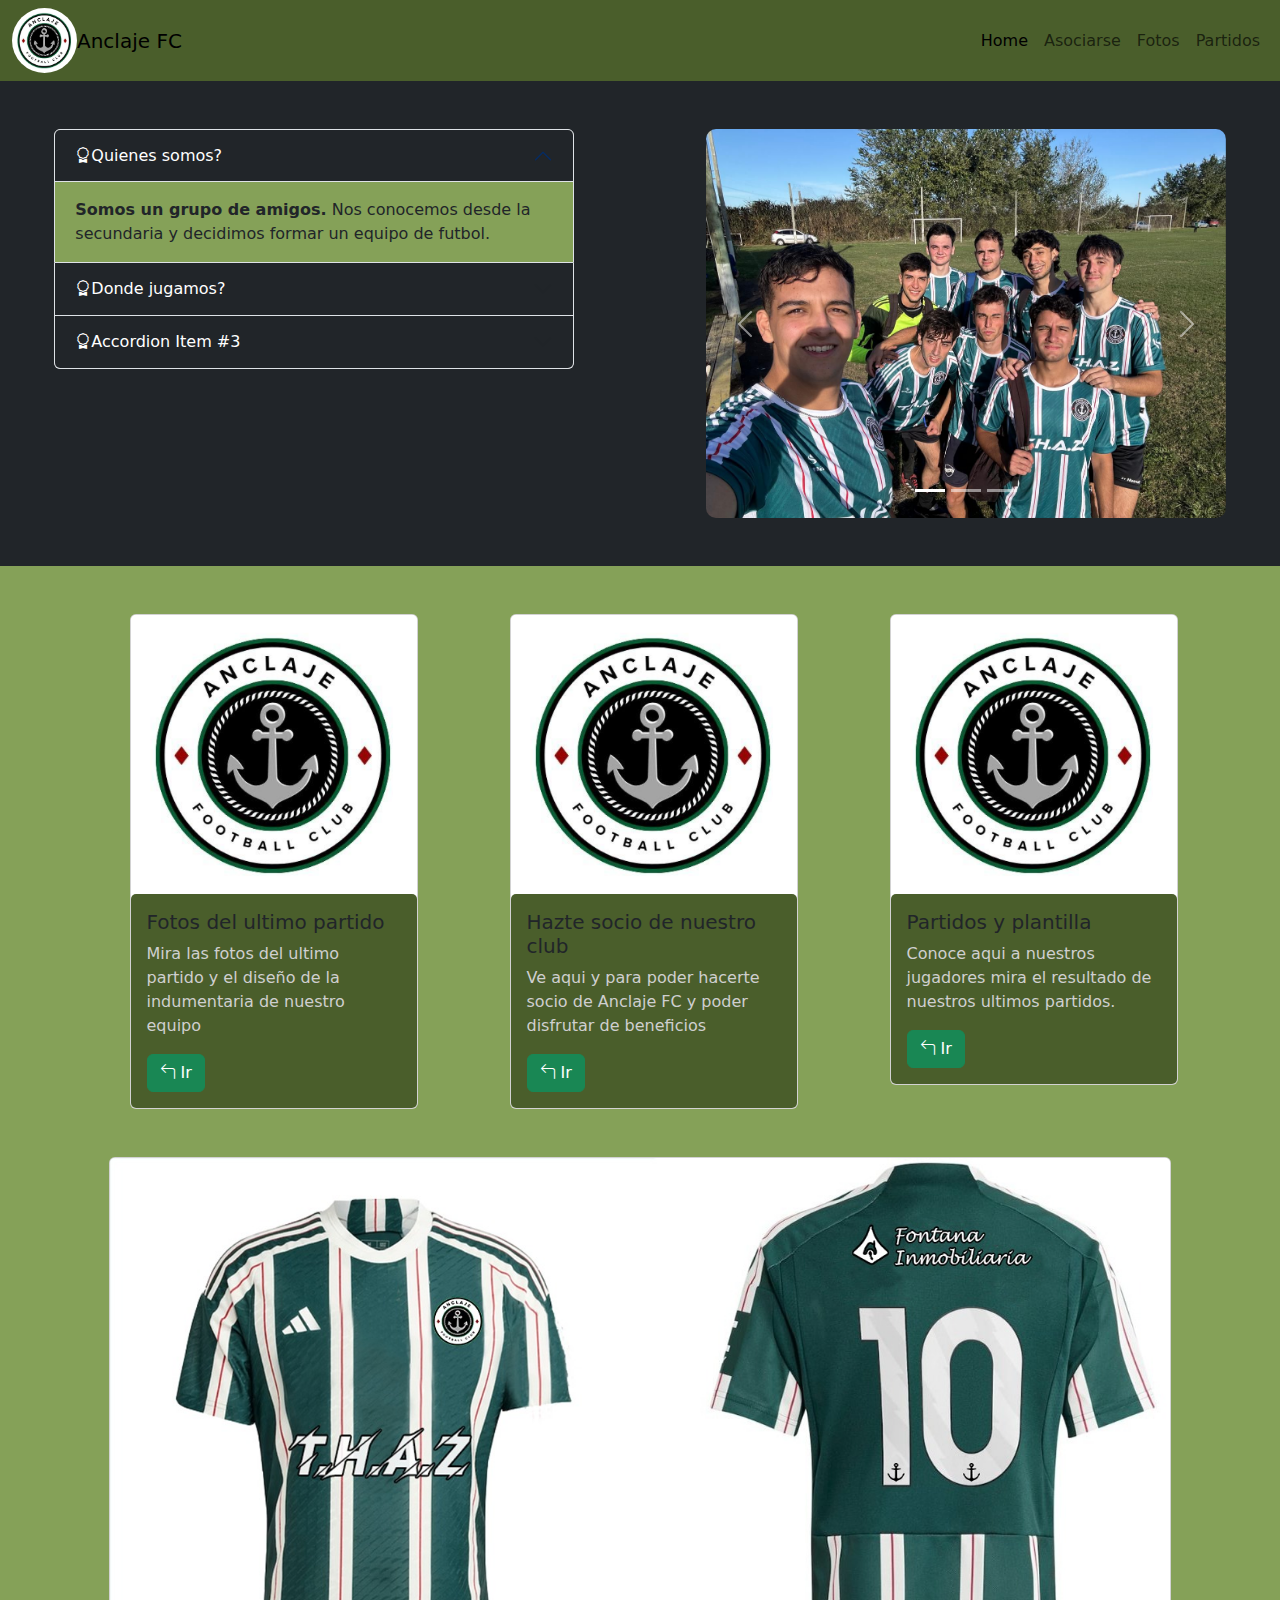
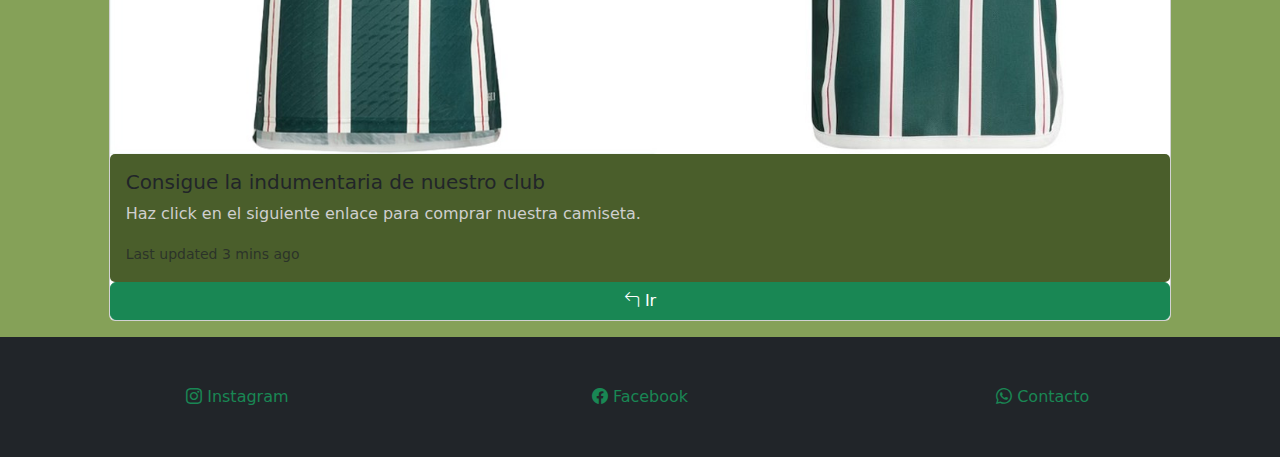
==== commit 8d9d6b88: "pagina terminada" ====
--- a/index.html
+++ b/index.html
@@ -46,7 +46,7 @@
     <!--Acordeon-->
     <div class="conteiner-fluid bg-dark">
         <div class="row">
-            <div class="col-5 ms-5 my-5">
+            <div class="col-xl-5 col-md-10 my-5 me-auto ms-auto">
                 <!--tarjeta-->
                 <div class="accordion" id="accordionPanelsStayOpenExample">
                     <div class="accordion-item">
@@ -105,7 +105,7 @@
                 </div>
             </div>
 
-            <div class="col-5 me-5 my-5 ms-auto">
+            <div class="col-xl-5 col-md-10 my-5 me-auto ms-auto">
                 <!--carrucel de fotos-->
                 <div id="carouselExampleIndicators" class="carousel slide">
                     <div class="carousel-indicators">
@@ -146,7 +146,8 @@
     <!--Tarjetas-->
     <div class="container">
         <div class="row">
-            <div class="col-3 me-5 my-5 ms-auto">
+            <div
+                class="col-xl-3 me-auto ms-auto col-lg-3 me-auto ms-auto col-md-8 me-auto ms-auto col-sm-8 me-auto ms-auto col-xs-10 my-5 ">
                 <div class="card" style="width: 18rem;">
                     <img src="LogoEquipo.png" class="card-img-top " alt="...">
                     <div class="card-body">
@@ -158,7 +159,8 @@
                 </div>
             </div>
 
-            <div class="col-3 me-5 my-5 ms-auto">
+            <div
+                class="col-xl-3 me-auto ms-auto col-lg-3 me-auto ms-auto col-md-8 me-auto ms-auto col-sm-8 me-auto ms-auto col-xs-10 my-5">
                 <div class="card" style="width: 18rem;">
                     <img src="LogoEquipo.png" class="card-img-top" alt="...">
                     <div class="card-body">
@@ -170,7 +172,8 @@
                 </div>
             </div>
 
-            <div class="col-3 me-5 my-5 ms-auto">
+            <div
+                class="col-xl-3 me-auto ms-auto col-lg-3 me-auto ms-auto col-md-8 me-auto ms-auto col-sm-8 me-auto ms-auto col-xs-10 my-5">
                 <div class="card" style="width: 18rem;">
                     <img src="LogoEquipo.png" class="card-img-top" alt="...">
                     <div class="card-body">
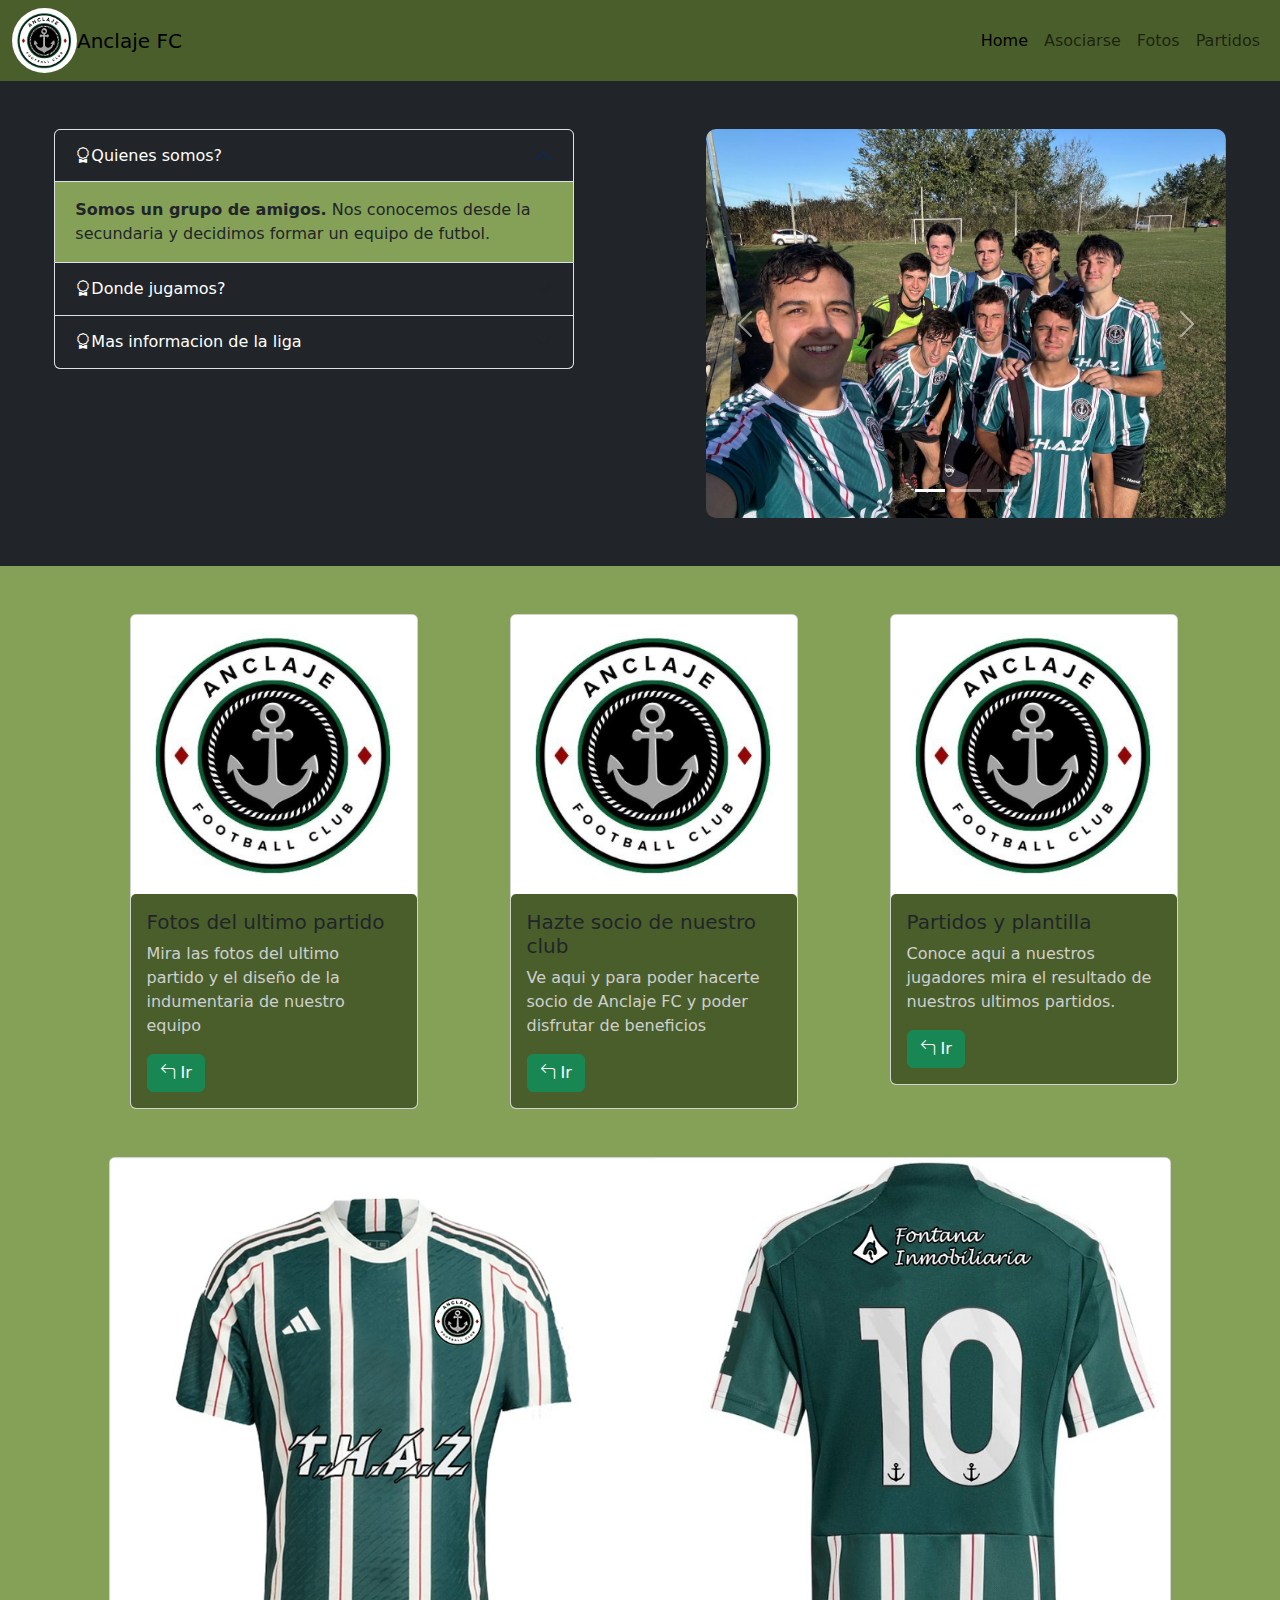
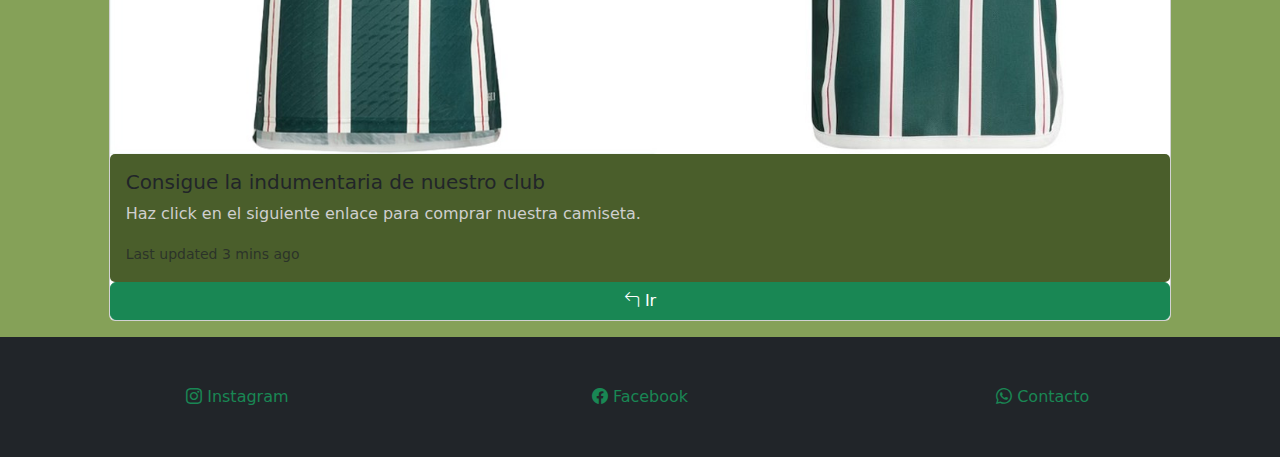
==== commit afbd6a20: "pagina terminada y enviada al profesor" ====
--- a/index.html
+++ b/index.html
@@ -74,12 +74,8 @@
                         </h2>
                         <div id="panelsStayOpen-collapseTwo" class="accordion-collapse collapse">
                             <div class="accordion-body">
-                                <strong></strong> It is hidden by default,
-                                until the collapse plugin adds the appropriate classes that we use to style each
-                                element. These classes control the overall appearance, as well as the showing and hiding
-                                via CSS transitions. You can modify any of this with custom CSS or overriding our
-                                default variables. It's also worth noting that just about any HTML can go within the
-                                <code>.accordion-body</code>, though the transition does limit overflow.
+                                <strong>Jugamos en la redo</strong> en el torneo de la liga lario en la categoria 
+                                de futbol 6.
                             </div>
                         </div>
                     </div>
@@ -88,17 +84,13 @@
                             <button class="accordion-button collapsed bg-dark text-bg-primary" type="button"
                                 data-bs-toggle="collapse" data-bs-target="#panelsStayOpen-collapseThree"
                                 aria-expanded="false" aria-controls="panelsStayOpen-collapseThree">
-                                <i class="bi bi-award"></i> Accordion Item #3
+                                <i class="bi bi-award"></i> Mas informacion de la liga
                             </button>
                         </h2>
                         <div id="panelsStayOpen-collapseThree" class="accordion-collapse collapse">
                             <div class="accordion-body">
-                                <strong>This is the third item's accordion body.</strong> It is hidden by default, until
-                                the collapse plugin adds the appropriate classes that we use to style each element.
-                                These classes control the overall appearance, as well as the showing and hiding via CSS
-                                transitions. You can modify any of this with custom CSS or overriding our default
-                                variables. It's also worth noting that just about any HTML can go within the
-                                <code>.accordion-body</code>, though the transition does limit overflow.
+                                Para mas informacion de la liga consulata el el siguiente enlace. <br>
+                                <a href="https://www.laredo.com.ar/">Click aqui</a>
                             </div>
                         </div>
                     </div>
